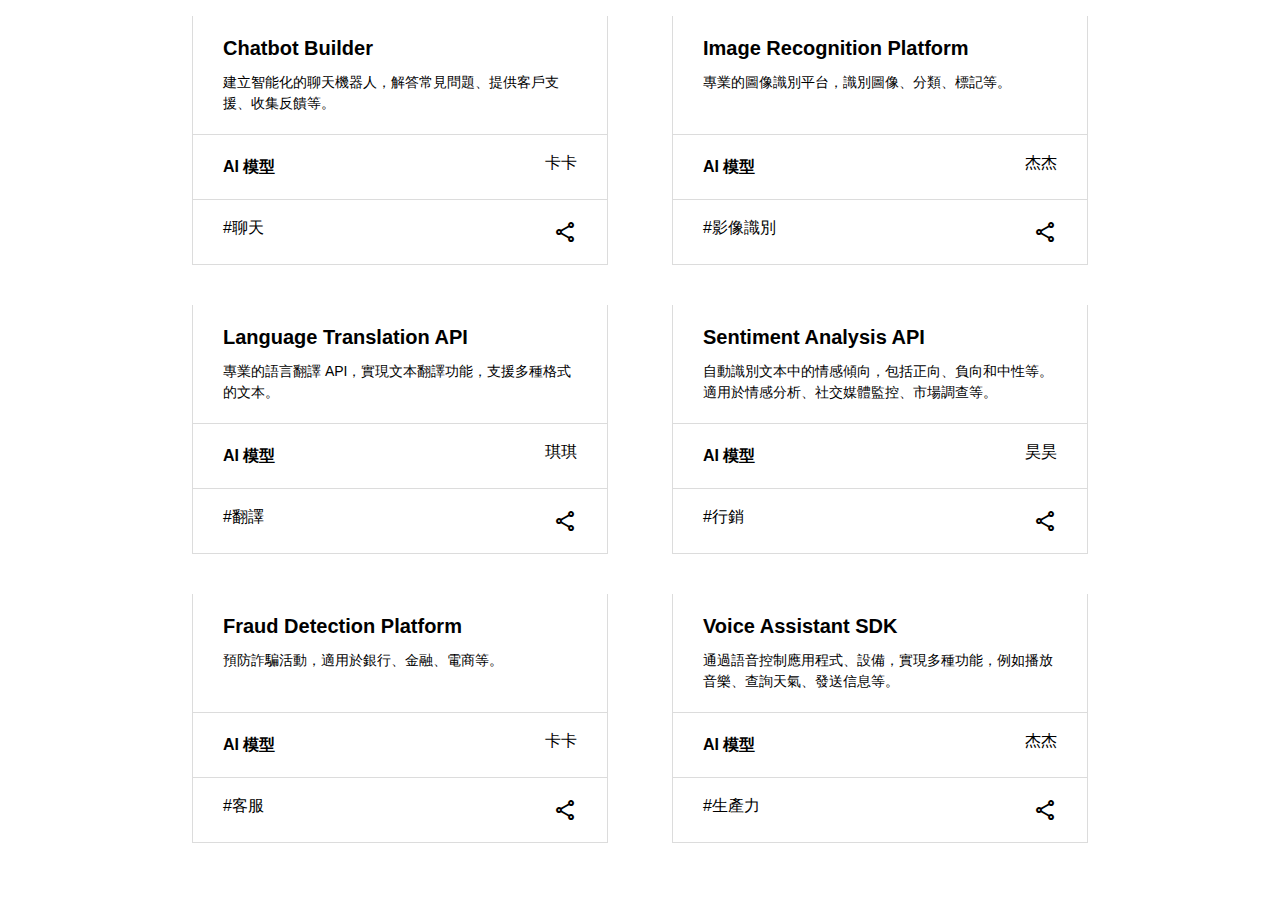
==== index.html @ 93c5c399 "first commit" ====
<!DOCTYPE html>
<html lang="en">
<head>
    <meta charset="UTF-8">
    <meta http-equiv="X-UA-Compatible" content="IE=edge">
    <meta name="viewport" content="width=device-width, initial-scale=1.0">
    <title>Document</title>
    <link rel="stylesheet" href="all.css">
    <link rel="stylesheet" href="https://fonts.googleapis.com/css2?family=Material+Symbols+Outlined:opsz,wght,FILL,GRAD@48,400,0,0" />
</head>
<body>
<div class="container">
    <ul>
       <li class="AI">
           <img src="https://github.com/hexschool/2022-web-layout-training/blob/main/2023web-camp/tool1.png?raw=true" alt="" class="tool">
           <div class="card">           <h2>Chatbot Builder</h2>

            <p class="description">建立智能化的聊天機器人，解答常見問題、提供客戶支援、收集反饋等。</p>

            <div class="sub-card-one">
                <h3>AI 模型</h3>
                <h4>卡卡</h4>
            </div>
            <div class="sub-card-two">
                <h4>#聊天</h4>
                <span class="material-symbols-outlined">
                    share
                    </span>
            </div>
            </div>
       </li>

       <li class="AI"><img src="https://github.com/hexschool/2022-web-layout-training/blob/main/2023web-camp/tool2.png?raw=true" alt="" class="tool">
        <div class="card">          
            <h2>Image Recognition Platform</h2>

            <p class="description">專業的圖像識別平台，識別圖像、分類、標記等。
                <br></br>
            </p>

            <div class="sub-card-one">
                <h3>AI 模型</h3>
                <h4>杰杰</h4>
            </div>
            <div class="sub-card-two">
                <h4>#影像識別
                    </h4>
                <span class="material-symbols-outlined">
                    share
                    </span>
            </div>
            </div>
    
</li>
       <li class="AI"><img src="https://github.com/hexschool/2022-web-layout-training/blob/main/2023web-camp/tool3.png?raw=true" alt="">
        <div class="card">           
            <h2>Language Translation API
                
            </h2>

            <p class="description">專業的語言翻譯 API，實現文本翻譯功能，支援多種格式的文本。</p>

            <div class="sub-card-one">
                <h3>AI 模型</h3>
                <h4>琪琪</h4>
            </div>
            <div class="sub-card-two">
                <h4>#翻譯</h4>
                <span class="material-symbols-outlined">
                    share
                    </span>
            </div>
            </div>
    </li >
       <li class="AI"><img src="https://github.com/hexschool/2022-web-layout-training/blob/main/2023web-camp/tool4.png?raw=true" alt="" class="tool">
        <div class="card">           
            <h2>Sentiment Analysis API</h2>

            <p class="description">自動識別文本中的情感傾向，包括正向、負向和中性等。適用於情感分析、社交媒體監控、市場調查等。</p>

            <div class="sub-card-one">
                <h3>AI 模型</h3>
                <h4>昊昊</h4>
            </div>
            <div class="sub-card-two">
                <h4>#行銷</h4>
                <span class="material-symbols-outlined">
                    share
                    </span>
            </div>
            </div>
   </li >
       <li class="AI"><img src="https://github.com/hexschool/2022-web-layout-training/blob/main/2023web-camp/tool5.png?raw=true" alt="" class="tool">
        <div class="card">           
            <h2>Fraud Detection Platform</h2>

            <p class="description">預防詐騙活動，適用於銀行、金融、電商等。
             <br></br>
             </p>

            <div class="sub-card-one">
                <h3>AI 模型</h3>
                <h4>卡卡</h4>
            </div>
            <div class="sub-card-two">
                <h4>#客服</h4>
                <span class="material-symbols-outlined">
                    share
                    </span>
            </div>
            </div>
    </li>
       <li class="AI"><img src="https://github.com/hexschool/2022-web-layout-training/blob/main/2023web-camp/tool6.png?raw=true" alt="" class="tool">
        <div class="card">           
            <h2>Voice Assistant SDK</h2>

            <p class="description">通過語音控制應用程式、設備，實現多種功能，例如播放音樂、查詢天氣、發送信息等。
            </p>

            <div class="sub-card-one">
                <h3>AI 模型</h3>
                <h4>杰杰</h4>
            </div>
            <div class="sub-card-two">
                <h4>#生產力</h4>
                <span class="material-symbols-outlined">
                    share
                    </span>
            </div>
            </div>
    </li>
    </ul>
</div>
</body>
</html>
---- all.css ----
/* http://meyerweb.com/eric/tools/css/reset/ 
   v2.0 | 20110126
   License: none (public domain)
*/

html, body, div, span, applet, object, iframe,
h1, h2, h3, h4, h5, h6, p, blockquote, pre,
a, abbr, acronym, address, big, cite, code,
del, dfn, em, img, ins, kbd, q, s, samp,
small, strike, strong, sub, sup, tt, var,
b, u, i, center,
dl, dt, dd, ol, ul, li,
fieldset, form, label, legend,
table, caption, tbody, tfoot, thead, tr, th, td,
article, aside, canvas, details, embed, 
figure, figcaption, footer, header, hgroup, 
menu, nav, output, ruby, section, summary,
time, mark, audio, video {
	margin: 0;
	padding: 0;
	border: 0;
	font-size: 100%;
	font: inherit;
	vertical-align: baseline;
}
/* HTML5 display-role reset for older browsers */
article, aside, details, figcaption, figure, 
footer, header, hgroup, menu, nav, section {
	display: block;
}
body {
	line-height: 1;
}
ol, ul {
	list-style: none;
}
blockquote, q {
	quotes: none;
}
blockquote:before, blockquote:after,
q:before, q:after {
	content: '';
	content: none;
}
table {
	border-collapse: collapse;
	border-spacing: 0;
}

body {
    font-family: -apple-system, BlinkMacSystemFont, "Noto Sans TC", "Segoe UI", "Microsoft JhengHei", Roboto, "Helvetica Neue", Arial, sans-serif;
}


.container{
    width: 70%;
    margin:auto;
}

ul{
    display: flex;
    flex-wrap: wrap;
    justify-content: space-between;
}

.AI{
    width: 416px;
    margin-bottom: 24px;
}

img{
    border-top-left-radius: 10px;
    border-top-right-radius: 10px;
}

.card{
    border-left: 1px solid gainsboro; 
    border-right: 1px solid gainsboro; 
    border-bottom: 1px solid gainsboro; ;
}


h2{
font-size: 20px;
font-weight: bold;
line-height: 24px;
padding-top: 20px;
padding-bottom: 12px;
padding-left: 30px;
padding-right: 30px;

}

h3{
    font-size: 16px;
    line-height: 24px;
    font-weight: bold;
}

.description{
    font-size: 14px;
    line-height: 21px;
    padding-bottom: 20px; 
    padding-left: 30px;
    padding-right: 30px;
    border-bottom: 1px solid gainsboro;
  
}

.sub-card-one{
    display: flex;
    justify-content: space-between;
    padding-top: 20px;
    padding-bottom: 20px;
    border-bottom: 1px solid gainsboro;
    padding-left: 30px;
    padding-right: 30px;
}

.sub-card-two{
    display: flex;
    justify-content: space-between;
    padding-top: 20px;
    padding-bottom: 20px;
    padding-left: 30px;
    padding-right: 30px;
}
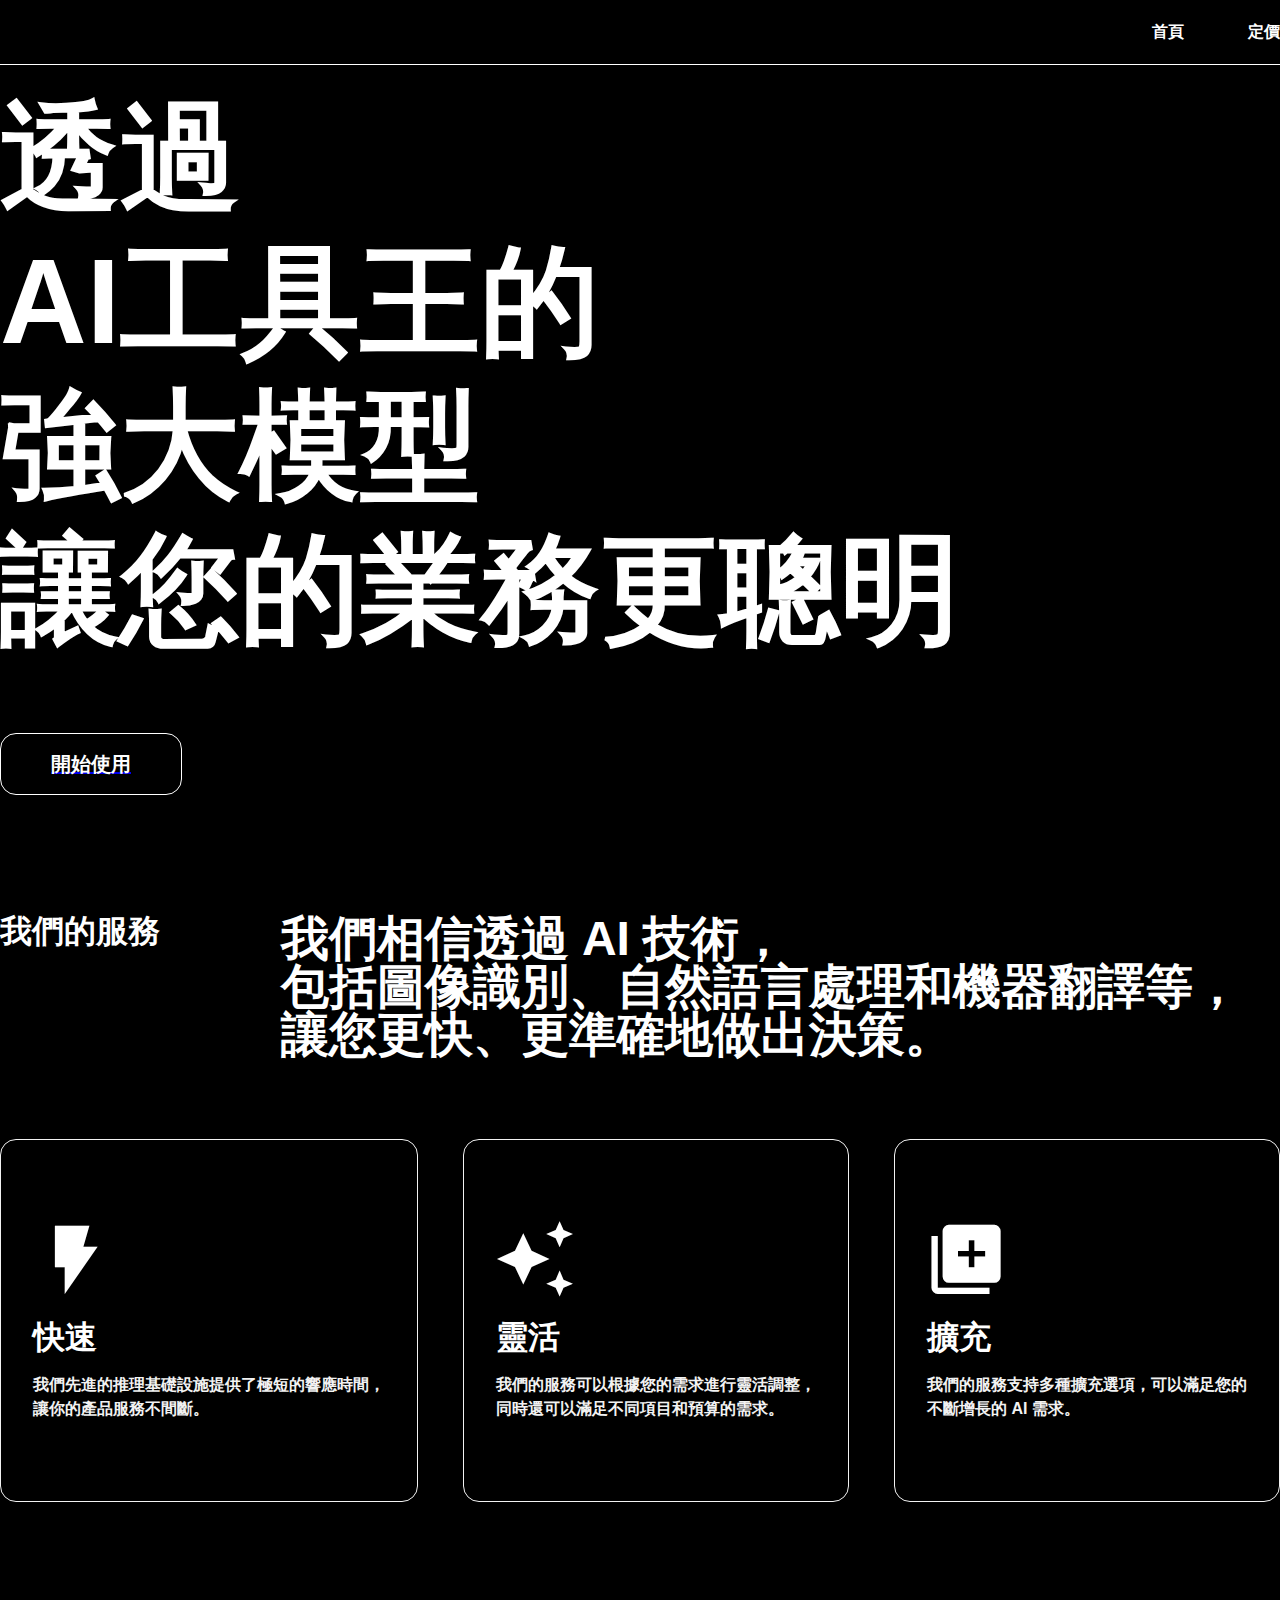
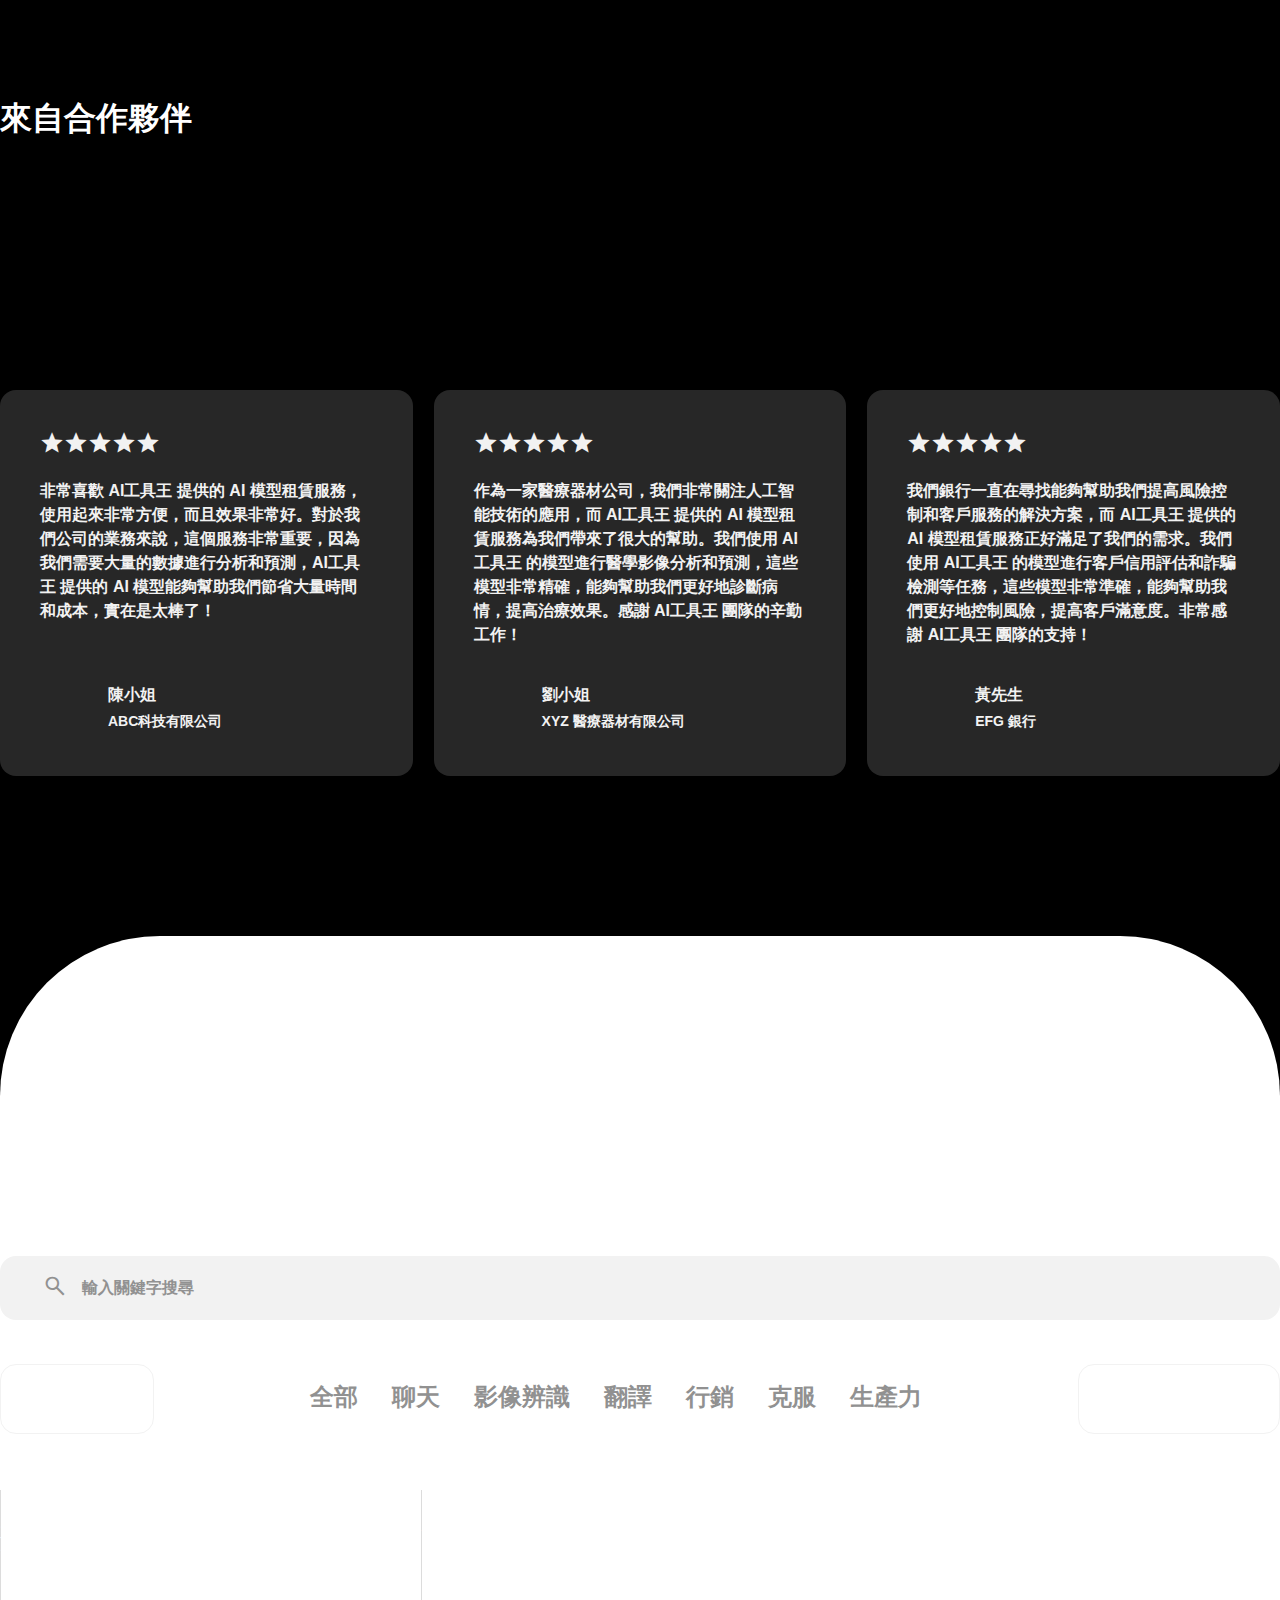
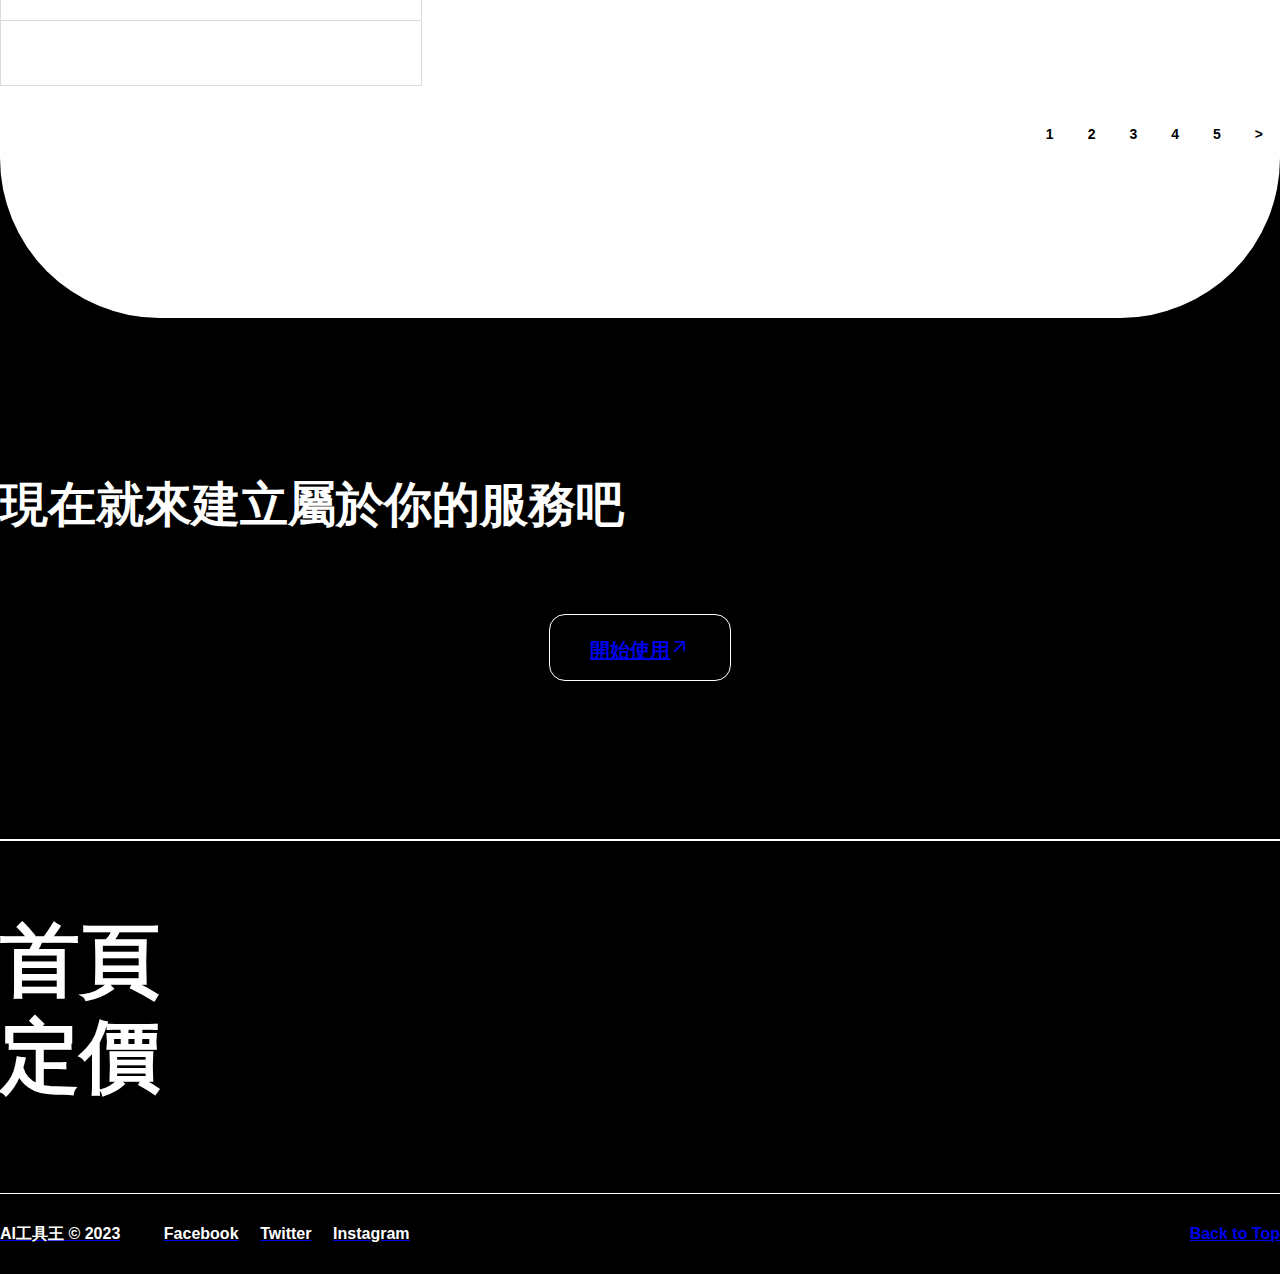
==== commit 44811479: "update" ====
--- a/index.html
+++ b/index.html
@@ -5,131 +5,279 @@
     <meta http-equiv="X-UA-Compatible" content="IE=edge">
     <meta name="viewport" content="width=device-width, initial-scale=1.0">
     <title>Document</title>
+    
+    <link rel="stylesheet" href="https://fonts.googleapis.com/css2?family=Material+Symbols+Outlined:opsz,wght,FILL,GRAD@20..48,100..700,0..1,-50..200" />
+    <link rel="stylesheet" href="https://cdn.jsdelivr.net/npm/swiper@9/swiper-bundle.min.css" />
+    <link
+    rel="stylesheet"
+    href="https://cdnjs.cloudflare.com/ajax/libs/animate.css/4.1.1/animate.min.css"
+  />
     <link rel="stylesheet" href="all.css">
-    <link rel="stylesheet" href="https://fonts.googleapis.com/css2?family=Material+Symbols+Outlined:opsz,wght,FILL,GRAD@48,400,0,0" />
+
 </head>
 <body>
 <div class="container">
+    <div class="header">
+        <div class="headerIcon">
+            <a href="#">
+            <img src="https://github.com/hexschool/2022-web-layout-training/blob/main/2023web-camp/logo.png?raw=true" alt="">
+            </a>
+        </div>
+            <ul class="headTag d-flex justify-content-between;" style="width: 10%;">
+                <li ><a href="./index.html"><p >首頁</p></a></li>
+                <li><a  href="./page2.html"><p>定價</p></a></li>
+            </ul>
+    </div>
+<div class="cover">
+    <h1>透過 <br>
+        AI工具王的<br>
+        強大模型<br>
+        讓您的業務更聰明
+    </h1>
+    <br></br>
+    <a href="#"><p class="startNow">開始使用</p></a>
+
+    <div class="motion">
+        <img class="animate__animated animate__backInDown animate__repeat-1 animate__slow" src="https://github.com/hexschool/2022-web-layout-training/blob/main/2023web-camp/deco.png?raw=true" alt="">
+        <img class="animate__animated animate__backInUp animate__repeat-1 animate__slow" src="https://github.com/hexschool/2022-web-layout-training/blob/main/2023web-camp/deco.png?raw=true" alt="">
+        <img class="animate__animated animate__backInUp animate__repeat-1 animate__slow" src="https://github.com/hexschool/2022-web-layout-training/blob/main/2023web-camp/deco.png?raw=true" alt="">
+    </div>
+     
+    
+</div>
+
+<div class="instruction">
+    <div class="ourService"><h5>我們的服務</h5></div>
+    <div class="serviceIns"><h4>我們相信透過 AI 技術，
+        <br>
+        包括圖像識別、自然語言處理和機器翻譯等，
+        讓您更快、更準確地做出決策。</h4></div>
+    
+</div>
+
+<div class="feature">
     <ul>
+        <li><span class="material-symbols-outlined">
+            flash_on
+            </span>
+            <h5>快速</h5>
+        <p>我們先進的推理基礎設施提供了極短的響應時間，
+            <br>讓你的產品服務不間斷。</p></li>
+        <li><span class="material-symbols-outlined">
+            auto_awesome
+            </span>
+            <h5>靈活</h5>
+        <p>我們的服務可以根據您的需求進行靈活調整，
+            <br>同時還可以滿足不同項目和預算的需求。</p></li>
+        <li><span class="material-symbols-outlined">
+            library_add
+            </span>
+            <h5>擴充</h5>
+        <p>我們的服務支持多種擴充選項，可以滿足您的
+            <br>不斷增長的 AI 需求。</p></li>
+    </ul>
+</div>
+
+<div class="partnerShip">
+    <h5>來自合作夥伴</h5>
+    <img src="https://github.com/hexschool/2022-web-layout-training/blob/main/2023web-camp/enterprise1.png?raw=true" alt="">
+    <img src="https://github.com/hexschool/2022-web-layout-training/blob/main/2023web-camp/enterprise2.png?raw=true" alt="">
+    <img src="https://github.com/hexschool/2022-web-layout-training/blob/main/2023web-camp/enterprise3.png?raw=true" alt="">
+    <img src="https://github.com/hexschool/2022-web-layout-training/blob/main/2023web-camp/enterprise4.png?raw=true" alt="">
+    <img src="https://github.com/hexschool/2022-web-layout-training/blob/main/2023web-camp/enterprise5.png?raw=true" alt="">
+    <img src="https://github.com/hexschool/2022-web-layout-training/blob/main/2023web-camp/enterprise6.png?raw=true" alt="">
+    <img src="https://github.com/hexschool/2022-web-layout-training/blob/main/2023web-camp/enterprise5.png?raw=true" alt="">
+    
+    <img src="https://github.com/hexschool/2022-web-layout-training/blob/main/2023web-camp/enterprise11.png?raw=true" alt="">
+    <img src="https://github.com/hexschool/2022-web-layout-training/blob/main/2023web-camp/enterprise12.png?raw=true" alt="">
+    <img src="https://github.com/hexschool/2022-web-layout-training/blob/main/2023web-camp/enterprise7.png?raw=true" alt="">
+    <img src="https://github.com/hexschool/2022-web-layout-training/blob/main/2023web-camp/enterprise2.png?raw=true" alt="">
+    <img src="https://github.com/hexschool/2022-web-layout-training/blob/main/2023web-camp/enterprise3.png?raw=true" alt="">
+    <img src="https://github.com/hexschool/2022-web-layout-training/blob/main/2023web-camp/enterprise4.png?raw=true" alt="">
+    <img src="https://github.com/hexschool/2022-web-layout-training/blob/main/2023web-camp/enterprise5.png?raw=true" alt="">
+</div>
+
+<div class="feedBack">
+    <ul>
+        <li><span class="material-symbols-outlined">
+            star
+            </span><span class="material-symbols-outlined">
+                star
+                </span><span class="material-symbols-outlined">
+                    star
+                    </span><span class="material-symbols-outlined">
+                        star
+                        </span><span class="material-symbols-outlined">
+                            star
+                            </span>
+            <div style="height: 200px"><p>非常喜歡 AI工具王 提供的 AI 模型租賃服務，使用起來非常方便，而且效果非常好。對於我們公司的業務來說，這個服務非常重要，因為我們需要大量的數據進行分析和預測，AI工具王 提供的 AI 模型能夠幫助我們節省大量時間和成本，實在是太棒了！</p></div>
+            <div class="profile">
+                <img src="https://github.com/hexschool/2022-web-layout-training/blob/main/2023web-camp/avatar3.png?raw=true" alt="">
+                <div class="name">
+                    <p>陳小姐</p>
+                    <p style="font-size: 14px;">ABC科技有限公司</p>
+                </div>
+            </div>
+        </li>
+        <li>
+            <span class="material-symbols-outlined">
+                star
+                </span><span class="material-symbols-outlined">
+                    star
+                    </span><span class="material-symbols-outlined">
+                        star
+                        </span><span class="material-symbols-outlined">
+                            star
+                            </span><span class="material-symbols-outlined">
+                                star
+                                </span>
+            <div style="height: 200px"><p>作為一家醫療器材公司，我們非常關注人工智能技術的應用，而 AI工具王 提供的 AI 模型租賃服務為我們帶來了很大的幫助。我們使用 AI工具王 的模型進行醫學影像分析和預測，這些模型非常精確，能夠幫助我們更好地診斷病情，提高治療效果。感謝 AI工具王 團隊的辛勤工作！</p></div>
+        
+            <div class="profile">
+                <img src="https://github.com/hexschool/2022-web-layout-training/blob/main/2023web-camp/avatar1.png?raw=true" alt="">
+                <div class="name">
+                    <p>劉小姐</p>
+                    <p style="font-size: 14px;">XYZ 醫療器材有限公司</p>
+                </div>
+            </div>
+        
+        </li>
+        <li><span class="material-symbols-outlined">
+                star
+                </span><span class="material-symbols-outlined">
+                    star
+                    </span><span class="material-symbols-outlined">
+                        star
+                        </span><span class="material-symbols-outlined">
+                            star
+                            </span><span class="material-symbols-outlined">
+                                star
+                                </span>
+            <div style="height:200px"><p>
+            我們銀行一直在尋找能夠幫助我們提高風險控制和客戶服務的解決方案，而 AI工具王 提供的 AI 模型租賃服務正好滿足了我們的需求。我們使用 AI工具王 的模型進行客戶信用評估和詐騙檢測等任務，這些模型非常準確，能夠幫助我們更好地控制風險，提高客戶滿意度。非常感謝 AI工具王 團隊的支持！
+        </p></div>
+        <div class="profile">
+            <img src="https://github.com/hexschool/2022-web-layout-training/blob/main/2023web-camp/avatar2.png?raw=true" alt="">
+            <div class="name">
+                <p>黃先生</p>
+                <p style="font-size: 14px;">EFG 銀行</p>
+            </div>
+        </div>   
+        </li>
+    </ul>
+</div>
+<section class="AISection">
+<div class="AIContainer">
+
+    <h2>這些超酷的應用，都來自 AI工具王</h2>
+     
+    <div class="searchBar" type="text"> 
+        <span class="material-symbols-outlined" style="line-height:2.5; margin-left: 43px; margin-right: 15px">
+        search
+        </span> 
+        <p>輸入關鍵字搜尋 </p> </div>
+       
+
+    <div class="filter">
+        <div class="filFunction"><p>篩選<span class="material-symbols-outlined">
+            filter_alt
+            </span></p></div>
+        <ul>
+            <li>全部</li>
+            <li>聊天</li>
+            <li>影像辨識</li>
+            <li>翻譯</li>
+            <li>行銷</li>
+            <li>克服</li>
+            <li>生產力</li>
+        </ul>
+        <div class="newtoOld">
+            <p>由新到舊<span class="material-symbols-outlined">
+                keyboard_arrow_down
+                </span>
+            </p>
+        </div>
+    </div>
+  
+  
+
+    <ul class="AITable">
        <li class="AI">
-           <img src="https://github.com/hexschool/2022-web-layout-training/blob/main/2023web-camp/tool1.png?raw=true" alt="" class="tool">
-           <div class="card">           <h2>Chatbot Builder</h2>
+        <div>
+           <img src="https://github.com/hexschool/2022-web-layout-training/blob/main/2023web-camp/tool1.png?raw=true" alt="" class="tool"></img>
+           <div class="card">           
+            <h5 style="font-weight:bold">Chatbot Builder</h5>
 
             <p class="description">建立智能化的聊天機器人，解答常見問題、提供客戶支援、收集反饋等。</p>
+            
 
             <div class="sub-card-one">
-                <h3>AI 模型</h3>
-                <h4>卡卡</h4>
+                <p class="AIModel">AI 模型</p>
+                <p>卡卡</p>
             </div>
             <div class="sub-card-two">
-                <h4>#聊天</h4>
+                <p>#聊天</p>
+                
                 <span class="material-symbols-outlined">
-                    share
+                    share 
                     </span>
             </div>
             </div>
+        </div>
        </li>
 
-       <li class="AI"><img src="https://github.com/hexschool/2022-web-layout-training/blob/main/2023web-camp/tool2.png?raw=true" alt="" class="tool">
-        <div class="card">          
-            <h2>Image Recognition Platform</h2>
-
-            <p class="description">專業的圖像識別平台，識別圖像、分類、標記等。
-                <br></br>
-            </p>
-
-            <div class="sub-card-one">
-                <h3>AI 模型</h3>
-                <h4>杰杰</h4>
-            </div>
-            <div class="sub-card-two">
-                <h4>#影像識別
-                    </h4>
-                <span class="material-symbols-outlined">
-                    share
-                    </span>
-            </div>
-            </div>
-    
-</li>
-       <li class="AI"><img src="https://github.com/hexschool/2022-web-layout-training/blob/main/2023web-camp/tool3.png?raw=true" alt="">
-        <div class="card">           
-            <h2>Language Translation API
-                
-            </h2>
-
-            <p class="description">專業的語言翻譯 API，實現文本翻譯功能，支援多種格式的文本。</p>
-
-            <div class="sub-card-one">
-                <h3>AI 模型</h3>
-                <h4>琪琪</h4>
-            </div>
-            <div class="sub-card-two">
-                <h4>#翻譯</h4>
-                <span class="material-symbols-outlined">
-                    share
-                    </span>
-            </div>
-            </div>
-    </li >
-       <li class="AI"><img src="https://github.com/hexschool/2022-web-layout-training/blob/main/2023web-camp/tool4.png?raw=true" alt="" class="tool">
-        <div class="card">           
-            <h2>Sentiment Analysis API</h2>
-
-            <p class="description">自動識別文本中的情感傾向，包括正向、負向和中性等。適用於情感分析、社交媒體監控、市場調查等。</p>
-
-            <div class="sub-card-one">
-                <h3>AI 模型</h3>
-                <h4>昊昊</h4>
-            </div>
-            <div class="sub-card-two">
-                <h4>#行銷</h4>
-                <span class="material-symbols-outlined">
-                    share
-                    </span>
-            </div>
-            </div>
-   </li >
-       <li class="AI"><img src="https://github.com/hexschool/2022-web-layout-training/blob/main/2023web-camp/tool5.png?raw=true" alt="" class="tool">
-        <div class="card">           
-            <h2>Fraud Detection Platform</h2>
-
-            <p class="description">預防詐騙活動，適用於銀行、金融、電商等。
-             <br></br>
-             </p>
-
-            <div class="sub-card-one">
-                <h3>AI 模型</h3>
-                <h4>卡卡</h4>
-            </div>
-            <div class="sub-card-two">
-                <h4>#客服</h4>
-                <span class="material-symbols-outlined">
-                    share
-                    </span>
-            </div>
-            </div>
-    </li>
-       <li class="AI"><img src="https://github.com/hexschool/2022-web-layout-training/blob/main/2023web-camp/tool6.png?raw=true" alt="" class="tool">
-        <div class="card">           
-            <h2>Voice Assistant SDK</h2>
-
-            <p class="description">通過語音控制應用程式、設備，實現多種功能，例如播放音樂、查詢天氣、發送信息等。
-            </p>
-
-            <div class="sub-card-one">
-                <h3>AI 模型</h3>
-                <h4>杰杰</h4>
-            </div>
-            <div class="sub-card-two">
-                <h4>#生產力</h4>
-                <span class="material-symbols-outlined">
-                    share
-                    </span>
-            </div>
-            </div>
-    </li>
-    </ul>
-</div>
+    </ul>
+
+
+    <ul class="pageTag">
+        <li class="page">1</li>
+        <li class="page">2</li>
+        <li class="page">3</li>
+        <li class="page">4</li>
+        <li class="page">5</li>
+        <li class="page">></li>
+    </ul>
+
+</div>
+</section>
+<div class="callAction">
+    <h2>現在就來建立屬於你的服務吧</h2>
+        <div class="startUse"><a href="#">開始使用<span class="material-symbols-outlined">
+            arrow_outward
+            </span></a></div>
+</div>
+
+<div class="price">
+    <div class="indexPrice">
+        <h2>首頁</h2>
+        <h2>定價</h2>
+    </div>
+    <div class="headerIcon">
+        <a href="#">
+        <img src="https://github.com/hexschool/2022-web-layout-training/blob/main/2023web-camp/logo.png?raw=true" alt="">
+        </a>
+    </div>
+</div>
+<div class="footer">
+    <div class="footerLeft">
+    <div><a href="#"><p>AI工具王 © 2023</p></a></div>
+    <ul>
+        <li><a href="#"><p>Facebook</p></a></li>
+        <li><a href="#"><p>Twitter</p></a></li>
+        <li><a href="#"><p>Instagram</p></a></li>
+    </ul>
+    </div>
+    <div class="footerRight">
+        <p><a href="#">Back to Top</a></p>
+    </div>
+</div>
+</div>
+
+
+
+<!-- 先載入axios的CDN才能讓JS用 -->
+<script src="https://unpkg.com/axios@1.1.2/dist/axios.min.js"></script>
+<script src="./all.js"></script>
+
 </body>
 </html>--- a/all.css
+++ b/all.css
@@ -52,9 +52,361 @@
 }
 
 
+h4{
+    font-size: 48px;
+    font-weight: bold;
+    
+    }
+h5{
+        font-size: 32px;
+        font-weight: bold;
+    }
+
 .container{
-    width: 70%;
+    background-color: black;
+}
+
+
+.header{
+    max-width: 1296px;
     margin:auto;
+    display: flex;
+    justify-content: space-between;
+    padding-top: 20px;
+    padding-bottom: 20px;
+    border-bottom: 1px solid white;
+}
+
+.headerIcon{
+    max-width: 188px;
+}
+
+.headTag {
+    display: flex;
+    justify-content: space-between;
+    padding-left: 0px;
+    padding-bottom: 0px;
+    margin-bottom: 0px;
+    @media (max-width:786px){
+        display: none;
+    }
+    
+}
+
+
+
+
+.hambergerTag{
+    display: none;
+    color: white;
+    @media (max-width:786px){
+        display: block;
+    }
+
+}
+
+.hamberger .indexPrice h2{
+    font-size: 80px;
+}
+
+
+.headTag p{
+    color: white;
+    font-size: 16px;
+    line-height: 1.5;
+    text-decoration: none;
+}
+
+.headTag a{
+    text-decoration: none;
+}
+
+.cover{
+    padding-top: 20px;
+    padding-bottom: 80px;
+    max-width: 1296px;
+    margin:auto;
+}
+.cover h1{
+color: white;
+font-size:120px;
+line-height: 1.2;
+font-weight: bold;
+@media (max-width:768px) {
+    font-size: 48px;
+}
+}
+.cover h4{
+    width: 50%;
+    font-size: 48px;
+    @media (max-width:768px) {
+        width: 80%;
+        font-size: 28px;
+    }
+}
+.startNow{
+    width: 100px;
+    text-align: center;
+    color: white;
+    font-size: 20px;
+    font-weight:bold;
+    padding-top: 20px;
+    padding-bottom: 20px;
+    padding-left: 40px;
+    padding-right: 40px;
+    border: 1px solid white;
+    border-radius: 16px;
+    margin-top: 40px;
+    margin-bottom: 40px;
+}
+
+.motion{
+    display: flex;
+    justify-content: flex-end;
+    @media (max-width:786px){
+        justify-content: center;
+        margin-top: 258px;
+    }
+    
+}
+
+.motion img{
+    width:160px; 
+    @media (max-width:786px){
+        width: 33%;
+    }
+}
+
+.instruction{
+    max-width: 1296px;
+    margin:auto;
+    display: flex;
+    justify-content: space-between;
+    margin-bottom: 80px;
+}
+.ourService{
+    width: 33%;
+    margin-right: 24px
+};
+.serviceIns{
+    width: 66%;
+}
+
+
+.feature ul{
+    max-width: 1296px;
+    margin:auto;
+    display: flex;
+    justify-content: space-between;
+    margin-bottom: 200px;
+}
+
+.feature li{
+    max-width: 33.33%;
+    color: white;
+    padding-top: 80px;
+    padding-bottom: 80px;
+    padding-left: 32px;
+    padding-right: 32px;
+    border: 1px solid #F2F2F2;
+    border-radius: 16px;
+}
+.feature span{
+    font-size: 78px;
+    margin-bottom: 23px;
+}
+
+
+.material-symbols-outlined {
+  font-variation-settings:
+  'FILL' 1,
+  'wght' 500,
+  'GRAD' 200,
+  'opsz' 48
+}
+
+.feature h5{
+    margin-bottom: 20px;
+}
+.feature p{
+    line-height: 1.5;
+    color:#F2F2F2
+}
+
+.partnerShip{
+    max-width: 1296px;
+    margin:auto;
+    margin-bottom: 160px;
+    
+}
+
+.partnerShip h5{
+    color: white;
+    margin-bottom: 80px;
+    
+}
+
+.partnerShip img{
+    max-width: 160px;
+}
+
+.feedBack{
+    max-width: 1296px;
+    margin:auto;
+    margin-bottom: 160px;
+
+}
+
+.feedBack ul{
+    display: flex;
+    justify-content: space-between;
+}
+
+.feedBack li{
+    max-width: 26%;
+    padding-top: 40px;
+    padding-bottom: 40px;
+    padding-left: 40px;
+    padding-right: 40px;
+    background-color: #272727;
+    border-radius: 16px;
+}
+.feedBack p{
+    color: #F2F2F2;
+    line-height: 1.5;
+    margin-top: 22px;
+}
+
+.feedBack span{
+    color: #F2F2F2;
+}
+
+.profile img{
+    width: 48px;
+}
+
+.profile {
+    display: flex;
+}
+.name{
+    margin-left: 16px;
+}
+.name p{
+    line-height: 1.5;
+    margin: 4px;
+}
+
+.AISection{
+    max-width: 100%;
+    border-radius: 160px;
+    background-color: white;
+    @media (max-width:768px){
+        border-radius: 16px;
+    }
+}
+
+
+
+.AIContainer{
+    max-width: 1296px;
+    margin:auto;
+    padding-top: 160px;
+    padding-bottom: 160px;
+    @media (max-width:768px){
+        padding-top: 60px;
+    }
+}
+
+h2{
+    font-size: 80px;
+    font-weight:bold;
+    padding-bottom: 80px;
+    margin: auto;
+    display: inline-flex;
+    @media (max-width:768px){
+        display:block;
+        text-align:center;
+    }
+}
+
+.searchBar{
+    max-width: 1296px;
+    height: 64px;
+    margin-bottom: 44px;
+    background-color:#F2F2F2 ;
+    border-radius: 16px;
+    border-color:transparent;
+    color: #919191;
+    font-size: 16px;
+    line-height: 4;
+    display: flex;
+
+}
+
+.filter{
+    display: flex;
+    justify-content: space-between;
+    @media (max-width:768px){
+        display:none;
+    }
+ 
+}
+
+.filterForRWD{
+    display: none;
+    @media (max-width:768px){
+        display: block;
+    }
+}
+
+.filFunction {
+   border: 1px solid grey;
+   padding-left: 40px;
+   padding-right: 40px;
+   padding-top: 20px;
+   padding-bottom:20px;
+   margin-bottom: 40px;
+   border-radius: 16px;
+   border-color: #F2F2F2;
+}
+
+.filFunction p{
+    font-size: 24px;
+}
+
+.filter ul li{
+   font-size: 24px;
+   color: #919191;
+   padding-top: 8px;
+   padding-bottom: 8px;
+   padding-left: 16px;
+   padding-right: 16px;
+   border-radius: 16px;
+   border: 1px solid transparent;
+   vertical-align: middle;
+   margin-bottom: 40px;
+   line-height: 2;
+}
+
+.filter ul li:hover{
+    background-color: #F2F2F2;
+    color: black;
+}
+
+
+.newtoOld{
+    border: 1px solid grey;
+    padding-left: 40px;
+    padding-right: 40px;
+    padding-top: 20px;
+    padding-bottom:20px;
+    margin-bottom: 40px;
+    border-radius: 16px;
+    border-color: #F2F2F2;
+}
+
+.newtoOld p{
+    font-size: 24px;
 }
 
 ul{
@@ -62,15 +414,26 @@
     flex-wrap: wrap;
     justify-content: space-between;
 }
-
-.AI{
-    width: 416px;
+ul .ATTable{
+    @media (max-width:768px){
+        flex-wrap:wrap;
+        margin:auto;
+    }
+}
+
+.AITable .AI{
+    width: 33%;
     margin-bottom: 24px;
+    border-radius: 160px;
+    @media (max-width:768px){
+        width: 100%;
+    }
 }
 
 img{
     border-top-left-radius: 10px;
     border-top-right-radius: 10px;
+    width: 100%;
 }
 
 .card{
@@ -80,30 +443,23 @@
 }
 
 
-h2{
-font-size: 20px;
-font-weight: bold;
-line-height: 24px;
-padding-top: 20px;
-padding-bottom: 12px;
-padding-left: 30px;
-padding-right: 30px;
-
-}
-
-h3{
+
+AIModel{
     font-size: 16px;
     line-height: 24px;
     font-weight: bold;
 }
-
+.desArea{
+    height: 42px;
+    padding-bottom: 20px;
+    padding-left: 30px;
+    padding-right: 30px;
+    border-bottom: 1px solid gainsboro;
+}
 .description{
     font-size: 14px;
     line-height: 21px;
-    padding-bottom: 20px; 
-    padding-left: 30px;
-    padding-right: 30px;
-    border-bottom: 1px solid gainsboro;
+
   
 }
 
@@ -115,6 +471,7 @@
     border-bottom: 1px solid gainsboro;
     padding-left: 30px;
     padding-right: 30px;
+    align-items: center;
 }
 
 .sub-card-two{
@@ -124,5 +481,347 @@
     padding-bottom: 20px;
     padding-left: 30px;
     padding-right: 30px;
-}
-
+    align-items: center;
+}
+
+.pageTag{
+    display: flex;
+    justify-content: flex-end;
+   @media (max-width:768px){
+       justify-content: center;
+   }
+}
+.page{
+    font-size: 14px;
+    color: black;
+    padding-top: 12px;
+    padding-bottom: 12px;
+    padding-left: 12px;
+    padding-right: 12px;
+    border-radius: 12px;
+    border: 1px solid transparent;
+    vertical-align: middle;
+    margin: 4px;
+}
+
+.page:hover{
+    background-color: black;
+    color: white;
+}
+
+.callAction{
+max-width: 1296px;
+   padding-top: 158px;
+   padding-bottom: 158px;
+   border-bottom: 1px solid white;
+   margin: auto;
+}
+
+.callAction h2{
+    color: #ffffff;
+    margin: auto;
+    font-size: 48px;
+    font-weight: 900;
+    line-height: 1.2;
+    text-align: center;
+}
+
+.startUse{
+    padding-left: 40px;
+    padding-right: 40px;
+    padding-top: 20px;
+    padding-bottom:20px;
+    margin-bottom: 40px;
+    border-radius: 16px;
+    border: 1px solid white;
+    color: white;
+    text-align: center;
+    width: 100px;
+    margin: auto;
+    font-size: 20px;
+}
+.startUse span{
+    font-size: 20px;
+    line-height: 1.2;
+}
+
+:hover{
+    color:#ffffff;
+    font-weight: bold;
+}
+
+.price{
+    margin: auto;
+    max-width: 1296px;
+    display: flex;
+    justify-content: space-between;
+    padding-top: 80px;
+    padding-bottom: 80px;
+    border-bottom: 1px solid white;
+    border-top: 1px solid white;
+    @media (max-width:768px){
+        display: block;
+        
+    }
+}
+
+.indexPrice h2{
+    font-size: 80px;
+    display: block;
+    @media (max-width:768px){
+        text-align:left;
+        font-size: 48px;
+        
+    }
+}
+
+.price h2{
+    color: white;
+    margin-bottom: 8px;
+    padding-bottom: 8px;
+}
+
+.price .headerIcon{
+    @media (max-width:768px){
+        display:none;
+        
+    }
+}
+
+.headerIconRWD{
+    display: none;
+    @media (max-width:768px){
+        display:block;
+        width: 80%;
+        margin-bottom:40px
+        
+    }
+}
+
+.footer{
+    margin: auto;
+    max-width: 1296px;
+    display: flex;
+    justify-content: space-between;
+    padding-top: 32px;
+    padding-bottom: 32px;
+
+}
+.footerLeft{
+    width: 32%;
+    display: flex;
+    justify-content: space-between;
+    @media(max-width:786px){
+        width: 50%;
+    }
+}
+.footerLeft ul{
+    width: 60%;
+}
+.footer p{
+    color: white;
+    font-size: 16px;
+}
+
+.socialMedia{
+    @media(max-width:786px){
+        display: none;
+    }
+}
+
+.socialMediaRWD{
+    display: none;
+    @media(max-width:786px){
+        display: flex;
+        width: 80%;
+        justify-content: space-between;
+        padding-left:12px
+    }
+}
+
+/* page2 */
+.priceList{
+    margin: auto;
+    max-width: 1296px;
+    margin-bottom: 160px;
+}
+
+.priceList ul{
+    display: flex;
+    justify-content: space-between;
+    padding-left: 0px;
+}
+
+.priceList li{
+    width: 48%;
+    border: 1px solid #919191;
+    border-radius: 16px;
+    margin-bottom: 24px;
+    @media (max-width:768px){
+        width: 100%;
+    }
+}
+
+.priceList li:hover{
+    border: 1px solid #F2F2F2;
+}
+
+
+.priceList h5{
+    margin-bottom: 12px;
+    font-size: 32px;
+    margin-bottom: 80px;
+    @media (max-width:768px){
+        font-size: 20px;
+        line-height: 1.2;
+        margin-bottom: 22px;
+    }
+}
+
+.pricelist p{
+    line-height: 1.5;
+    font-size: 20px;
+}
+.priceListContent{
+    padding-top: 20px;
+    padding-bottom: 20px;
+}
+
+.teachers{
+    border-bottom: 1px solid #919191;
+    height: 200px;}
+.teachers h5{
+    margin-left: 32px;
+}
+
+.teachers p{
+    margin-bottom: 4px;
+    font-weight: normal;
+    color: #F2F2F2;
+}
+
+
+.priceDetails{
+    margin-left: 20px;
+    margin-right: 20px;
+    display: flex;
+    justify-content: space-between;
+}
+.priceDetails p{
+    font-size: 16px;
+    line-height: 1.5;
+}
+
+.priceDetails span{
+    font-size: 16px;
+    line-height: 1.5;
+    margin-left: 14.5px;
+}
+
+.rule{
+    margin: auto;
+    max-width: 1296px;
+    display: flex;
+    justify-content: space-between;
+    margin-bottom: 160px;
+    @media (max-width:768px){
+        display: block;
+    }
+}
+
+.rule h5{
+    @media (max-width:768px){
+        margin-bottom: 48px;
+        padding-left:12px;
+        font-size: 20px;
+    }
+}
+
+.ruleFeature{
+    width: 60%;
+    @media (max-width:768px){
+        width:100%;
+    }
+}
+
+.rule ul{
+    @media (max-width:768px){
+        padding-left:12px;
+        paddinf-right:12px;
+    }
+}
+
+.ruleFeature li{
+    padding-bottom: 28px;
+    border-bottom: 1px solid #919191;
+}
+
+.ruleFeature h4{
+    font-size: 48px;
+    @media (max-width:768px){
+        font-size: 32px;
+    }
+
+}
+
+.ruleFeature li h5{
+    font-size: 32px;
+    @media (max-width:768px){
+        font-size: 16px;
+        font-weight: 400;
+        line-height: 1.5;
+        padding: 0px;
+    }
+}
+
+.faq{
+    margin: auto;
+    max-width: 1296px;
+    display: flex;
+    justify-content: space-between;
+    @media (max-width:768px){
+        display: block;
+    }
+
+}
+
+.faq h5{
+    font-size: 32px;
+    @media (max-width:768px){
+        font-size: 20px;
+        margin-bottom: 22px;
+        padding-left: 12px;
+    }
+}
+
+.faqList{
+    width: 60%;
+    @media (max-width:768px){
+        width: 100%;
+    }
+
+}
+
+.faq li{
+    padding-top: 10px;
+    padding-bottom: 10px;
+    padding-right: 20px;
+    padding-left: 20px;
+    border: 1px solid #F2F2F2;
+    border-radius: 16px;
+    margin-bottom: 16px;
+}
+
+.faq ul{
+    display:block;
+    @media (max-width:768px){
+        padding-left:12px;
+        padding-right: 12px;
+    }
+
+}
+
+.faq p{
+    font-size: 20px;
+    line-height: 1.5;;
+}
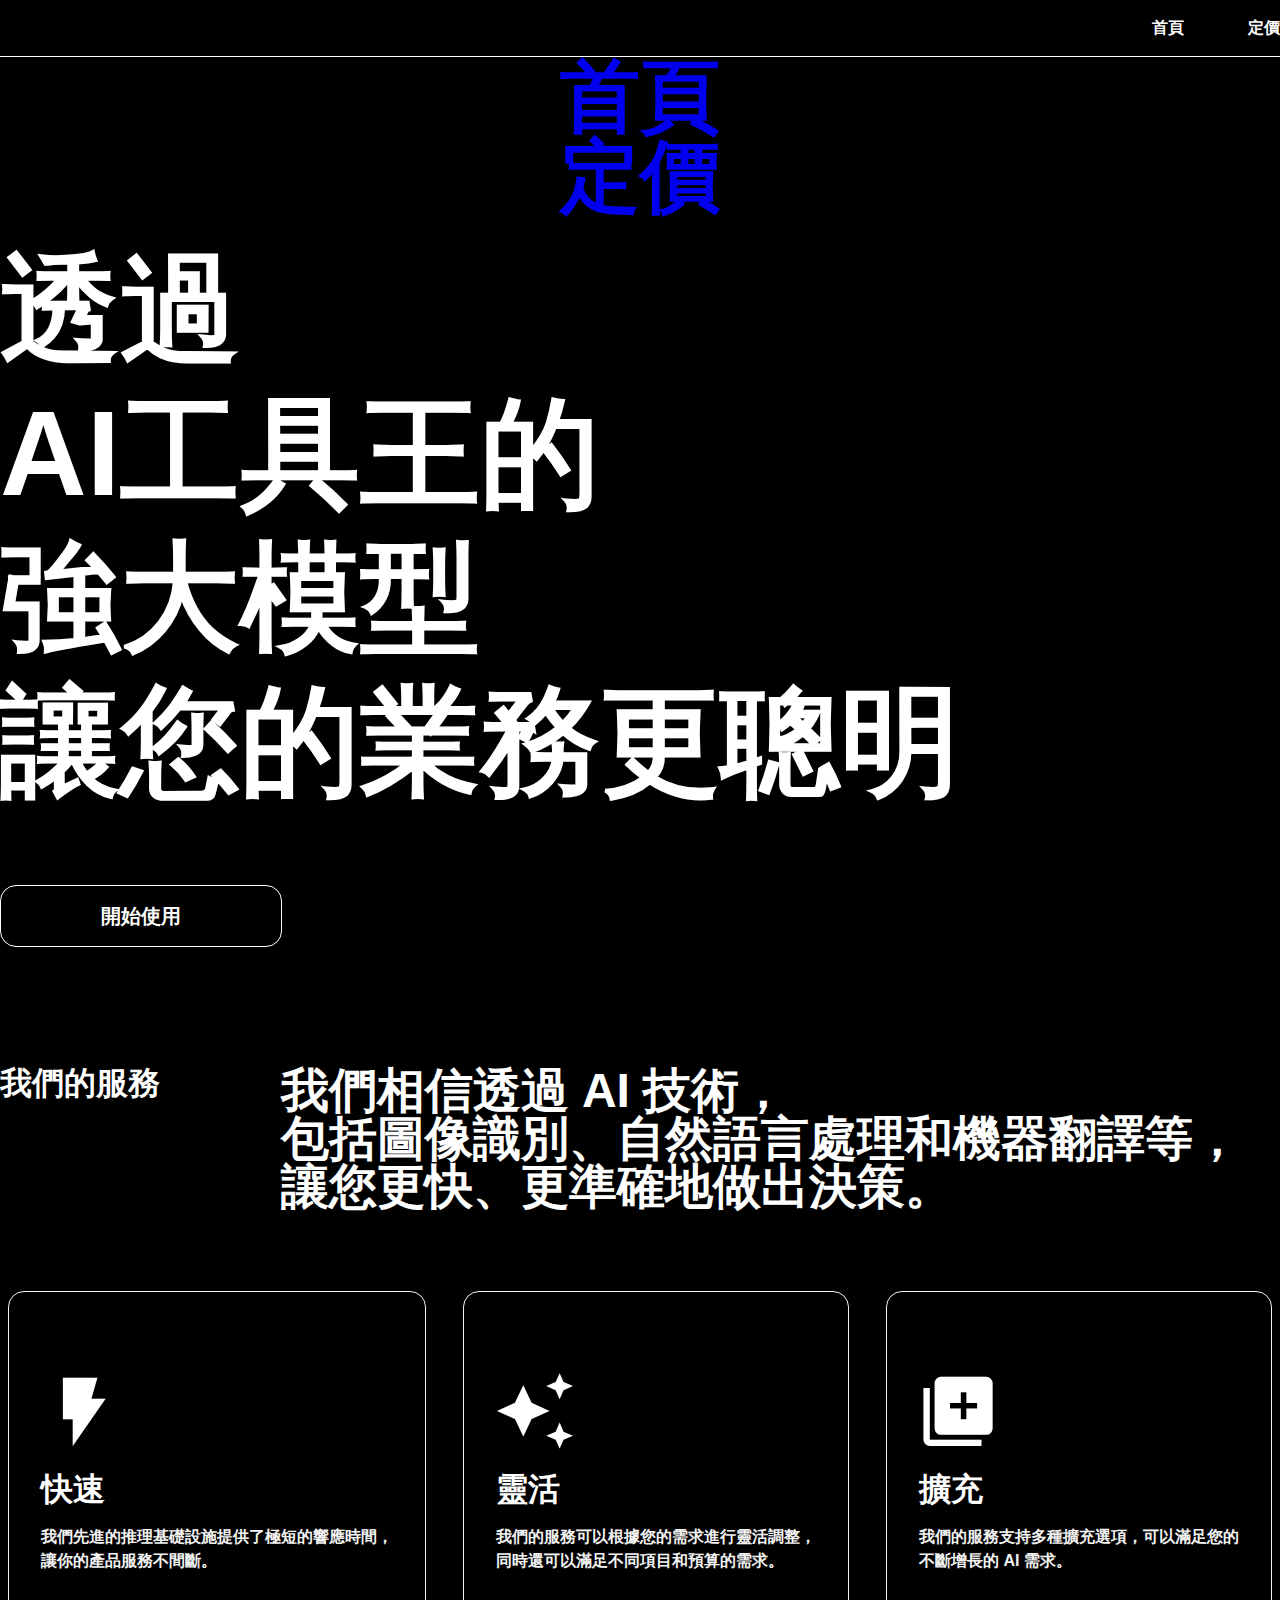
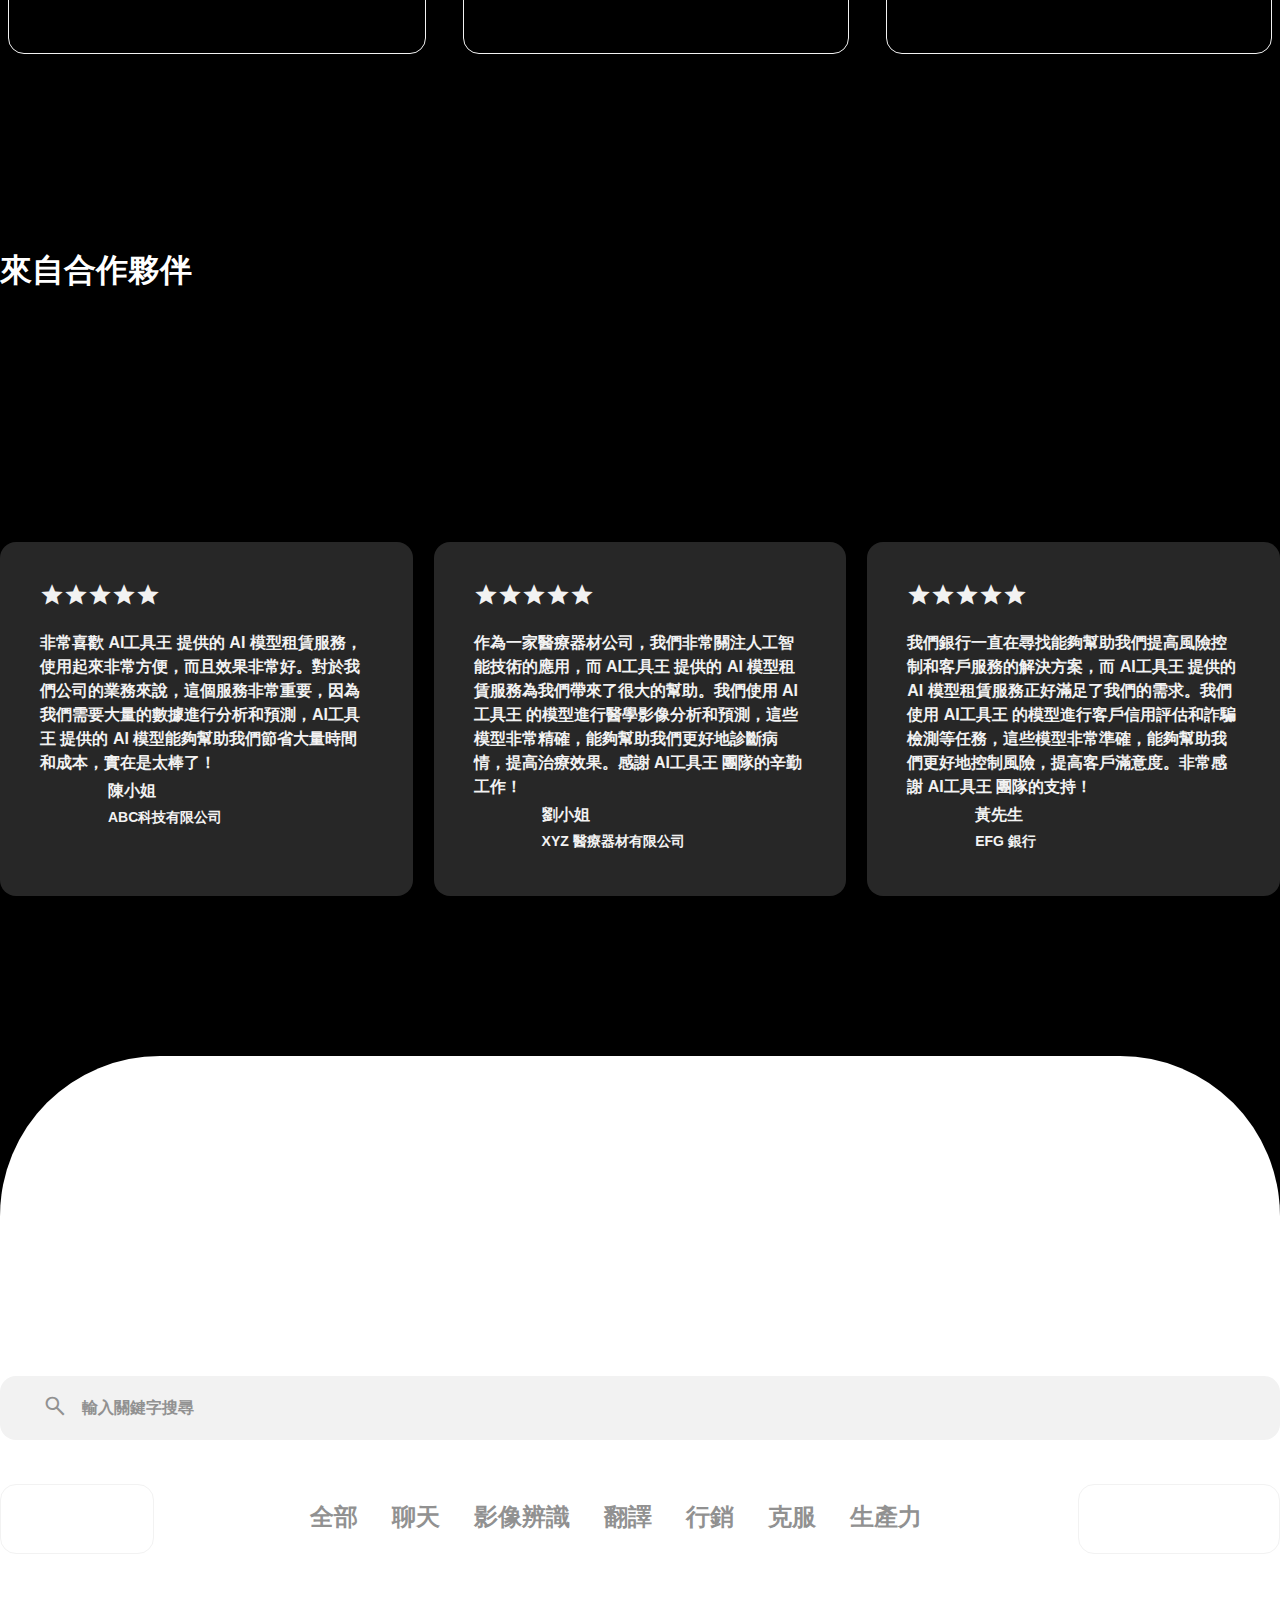
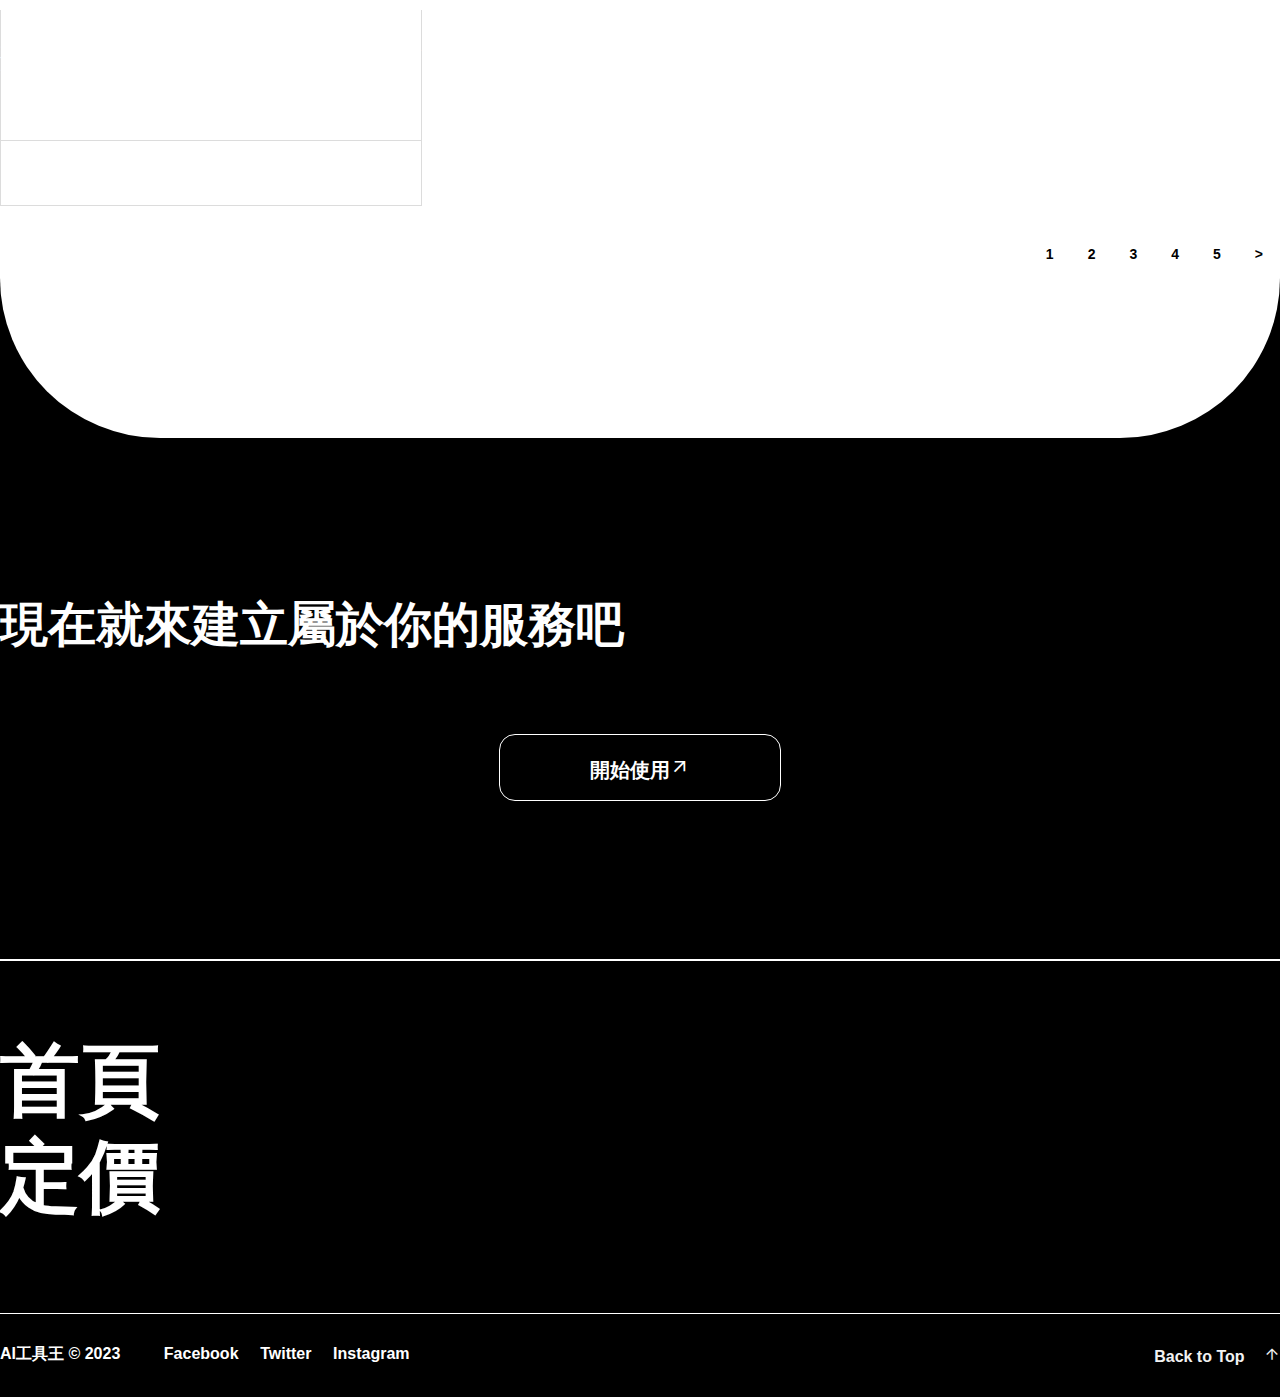
==== commit 83acce5a: "update" ====
--- a/index.html
+++ b/index.html
@@ -14,20 +14,51 @@
   />
     <link rel="stylesheet" href="all.css">
 
+     <!-- for BS5 -->
+     <link href="https://cdn.jsdelivr.net/npm/bootstrap@5.1.1/dist/css/bootstrap.min.css" rel="stylesheet" integrity="sha384-F3w7mX95PdgyTmZZMECAngseQB83DfGTowi0iMjiWaeVhAn4FJkqJByhZMI3AhiU" crossorigin="anonymous">
+<!-- swiper.com -->
+     <link
+  rel="stylesheet"
+  href="https://cdn.jsdelivr.net/npm/swiper@9/swiper-bundle.min.css"
+    />
+
 </head>
-<body>
+<body style="background-color: black;">
 <div class="container">
-    <div class="header">
+    <div class="header" style="background-color: black">
         <div class="headerIcon">
             <a href="#">
             <img src="https://github.com/hexschool/2022-web-layout-training/blob/main/2023web-camp/logo.png?raw=true" alt="">
             </a>
         </div>
+
             <ul class="headTag d-flex justify-content-between;" style="width: 10%;">
                 <li ><a href="./index.html"><p >首頁</p></a></li>
                 <li><a  href="./page2.html"><p>定價</p></a></li>
             </ul>
-    </div>
+
+
+            <div class="hamberger">
+              <nav class="navbar navbar-dark" style="background-color: black">
+                <div class="container-fluid">
+                  <button class="navbar-toggler" type="button" data-bs-toggle="collapse" data-bs-target="#navbarToggleExternalContent" aria-controls="navbarToggleExternalContent" aria-expanded="false" aria-label="Toggle navigation" style="background-color: black;">
+                    <span class="navbar-toggler-icon"></span>
+                  </button>
+                </div>
+              </nav>
+
+
+            </div>
+          </div>
+    </div>
+
+    <div class="collapse" id="navbarToggleExternalContent">
+        <div style="background-color: black; font-size: 80px; text-align: center;">
+          <a href="./index.html" class="text-white" style="font-size: 80px; display: block; text-decoration: none;">首頁</a>
+          <a href="./page2.html" style="font-size: 80px; display: block;text-decoration: none"><span class="text-white">定價</span></a>
+        </div>
+      </div>
+
 <div class="cover">
     <h1>透過 <br>
         AI工具王的<br>
@@ -35,7 +66,7 @@
         讓您的業務更聰明
     </h1>
     <br></br>
-    <a href="#"><p class="startNow">開始使用</p></a>
+    <a href="#" style="text-decoration: none;"><p class="startNow">開始使用</p></a>
 
     <div class="motion">
         <img class="animate__animated animate__backInDown animate__repeat-1 animate__slow" src="https://github.com/hexschool/2022-web-layout-training/blob/main/2023web-camp/deco.png?raw=true" alt="">
@@ -47,11 +78,10 @@
 </div>
 
 <div class="instruction">
-    <div class="ourService"><h5>我們的服務</h5></div>
-    <div class="serviceIns"><h4>我們相信透過 AI 技術，
-        <br>
+    <div class="ourService"><p>我們的服務</p></div>
+    <div class="serviceIns"><p>我們相信透過 AI 技術，<br>
         包括圖像識別、自然語言處理和機器翻譯等，
-        讓您更快、更準確地做出決策。</h4></div>
+        讓您更快、更準確地做出決策。</p></div>
     
 </div>
 
@@ -60,19 +90,19 @@
         <li><span class="material-symbols-outlined">
             flash_on
             </span>
-            <h5>快速</h5>
+            <h5 class="fs-2 md:fs-1">快速</h5>
         <p>我們先進的推理基礎設施提供了極短的響應時間，
             <br>讓你的產品服務不間斷。</p></li>
         <li><span class="material-symbols-outlined">
             auto_awesome
             </span>
-            <h5>靈活</h5>
+            <h5 class="fs-2 md:fs-1">靈活</h5>
         <p>我們的服務可以根據您的需求進行靈活調整，
             <br>同時還可以滿足不同項目和預算的需求。</p></li>
         <li><span class="material-symbols-outlined">
             library_add
             </span>
-            <h5>擴充</h5>
+            <h5 class="fs-2 md:fs-1">擴充</h5>
         <p>我們的服務支持多種擴充選項，可以滿足您的
             <br>不斷增長的 AI 需求。</p></li>
     </ul>
@@ -110,7 +140,7 @@
                         </span><span class="material-symbols-outlined">
                             star
                             </span>
-            <div style="height: 200px"><p>非常喜歡 AI工具王 提供的 AI 模型租賃服務，使用起來非常方便，而且效果非常好。對於我們公司的業務來說，這個服務非常重要，因為我們需要大量的數據進行分析和預測，AI工具王 提供的 AI 模型能夠幫助我們節省大量時間和成本，實在是太棒了！</p></div>
+            <div><p>非常喜歡 AI工具王 提供的 AI 模型租賃服務，使用起來非常方便，而且效果非常好。對於我們公司的業務來說，這個服務非常重要，因為我們需要大量的數據進行分析和預測，AI工具王 提供的 AI 模型能夠幫助我們節省大量時間和成本，實在是太棒了！</p></div>
             <div class="profile">
                 <img src="https://github.com/hexschool/2022-web-layout-training/blob/main/2023web-camp/avatar3.png?raw=true" alt="">
                 <div class="name">
@@ -131,7 +161,7 @@
                             </span><span class="material-symbols-outlined">
                                 star
                                 </span>
-            <div style="height: 200px"><p>作為一家醫療器材公司，我們非常關注人工智能技術的應用，而 AI工具王 提供的 AI 模型租賃服務為我們帶來了很大的幫助。我們使用 AI工具王 的模型進行醫學影像分析和預測，這些模型非常精確，能夠幫助我們更好地診斷病情，提高治療效果。感謝 AI工具王 團隊的辛勤工作！</p></div>
+            <div><p>作為一家醫療器材公司，我們非常關注人工智能技術的應用，而 AI工具王 提供的 AI 模型租賃服務為我們帶來了很大的幫助。我們使用 AI工具王 的模型進行醫學影像分析和預測，這些模型非常精確，能夠幫助我們更好地診斷病情，提高治療效果。感謝 AI工具王 團隊的辛勤工作！</p></div>
         
             <div class="profile">
                 <img src="https://github.com/hexschool/2022-web-layout-training/blob/main/2023web-camp/avatar1.png?raw=true" alt="">
@@ -153,7 +183,7 @@
                             </span><span class="material-symbols-outlined">
                                 star
                                 </span>
-            <div style="height:200px"><p>
+            <div><p>
             我們銀行一直在尋找能夠幫助我們提高風險控制和客戶服務的解決方案，而 AI工具王 提供的 AI 模型租賃服務正好滿足了我們的需求。我們使用 AI工具王 的模型進行客戶信用評估和詐騙檢測等任務，這些模型非常準確，能夠幫助我們更好地控制風險，提高客戶滿意度。非常感謝 AI工具王 團隊的支持！
         </p></div>
         <div class="profile">
@@ -166,6 +196,103 @@
         </li>
     </ul>
 </div>
+
+<div class="feedbackRWD">
+
+    <div id="carouselExampleIndicators" class="carousel slide" data-bs-ride="carousel">
+        <div class="carousel-indicators">
+          <button type="button" data-bs-target="#carouselExampleIndicators" data-bs-slide-to="0" class="active" aria-current="true" aria-label="Slide 1"></button>
+          <button type="button" data-bs-target="#carouselExampleIndicators" data-bs-slide-to="1" aria-label="Slide 2"></button>
+          <button type="button" data-bs-target="#carouselExampleIndicators" data-bs-slide-to="2" aria-label="Slide 3"></button>
+        </div>
+        <div class="carousel-inner">
+          <div class="carousel-item active">
+            <div>
+                <div class="stars"><span class="material-symbols-outlined">
+                star
+                </span><span class="material-symbols-outlined">
+                    star
+                    </span><span class="material-symbols-outlined">
+                        star
+                        </span><span class="material-symbols-outlined">
+                            star
+                            </span><span class="material-symbols-outlined">
+                                star
+                                </span>
+                </div>
+                <div><p>非常喜歡 AI工具王 提供的 AI 模型租賃服務，使用起來非常方便，而且效果非常好。對於我們公司的業務來說，這個服務非常重要，因為我們需要大量的數據進行分析和預測，AI工具王 提供的 AI 模型能夠幫助我們節省大量時間和成本，實在是太棒了！</p></div>
+                <div class="profile">
+                    <img src="https://github.com/hexschool/2022-web-layout-training/blob/main/2023web-camp/avatar3.png?raw=true" alt="">
+                    <div class="name">
+                        <p>陳小姐</p>
+                        <p style="font-size: 14px;">ABC科技有限公司</p>
+                    </div>
+                </div>
+            </div>
+          </div>
+          <div class="carousel-item">
+            <div>
+
+                <div class="stars">
+                <span class="material-symbols-outlined">
+                    star
+                    </span><span class="material-symbols-outlined">
+                        star
+                        </span><span class="material-symbols-outlined">
+                            star
+                            </span><span class="material-symbols-outlined">
+                                star
+                                </span><span class="material-symbols-outlined">
+                                    star
+                                    </span>
+                </div>
+                <div><p>作為一家醫療器材公司，我們非常關注人工智能技術的應用，而 AI工具王 提供的 AI 模型租賃服務為我們帶來了很大的幫助。我們使用 AI工具王 的模型進行醫學影像分析和預測，這些模型非常精確，能夠幫助我們更好地診斷病情，提高治療效果。感謝 AI工具王 團隊的辛勤工作！</p></div>
+            
+                <div class="profile">
+                    <img src="https://github.com/hexschool/2022-web-layout-training/blob/main/2023web-camp/avatar1.png?raw=true" alt="">
+                    <div class="name">
+                        <p>劉小姐</p>
+                        <p style="font-size: 14px;">XYZ 醫療器材有限公司</p>
+                    </div>
+                </div>
+            
+            </div>
+          </div>
+          <div class="carousel-item">
+              <div class="stars">
+            <div><span class="material-symbols-outlined">
+                star
+                </span><span class="material-symbols-outlined">
+                    star
+                    </span><span class="material-symbols-outlined">
+                        star
+                        </span><span class="material-symbols-outlined">
+                            star
+                            </span><span class="material-symbols-outlined">
+                                star
+                                </span>
+            </div>
+            <div><p>
+            我們銀行一直在尋找能夠幫助我們提高風險控制和客戶服務的解決方案，而 AI工具王 提供的 AI 模型租賃服務正好滿足了我們的需求。我們使用 AI工具王 的模型進行客戶信用評估和詐騙檢測等任務，這些模型非常準確，能夠幫助我們更好地控制風險，提高客戶滿意度。非常感謝 AI工具王 團隊的支持！
+        </p></div>
+        <div class="profile">
+            <img src="https://github.com/hexschool/2022-web-layout-training/blob/main/2023web-camp/avatar2.png?raw=true" alt="">
+            <div class="name">
+                <p>黃先生</p>
+                <p style="font-size: 14px;">EFG 銀行</p>
+            </div>
+        </div>   
+    </div>
+          </div>
+        </div>
+      </div>
+    
+
+</div>
+
+
+
+
 <section class="AISection">
 <div class="AIContainer">
 
@@ -242,12 +369,17 @@
 </section>
 <div class="callAction">
     <h2>現在就來建立屬於你的服務吧</h2>
-        <div class="startUse"><a href="#">開始使用<span class="material-symbols-outlined">
+        <div class="startUse"><a href="#" style="text-decoration: none;color:white">開始使用<span class="material-symbols-outlined">
             arrow_outward
             </span></a></div>
 </div>
 
 <div class="price">
+    <div class="headerIconRWD">
+        <a href="#">
+        <img src="https://github.com/hexschool/2022-web-layout-training/blob/main/2023web-camp/logo.png?raw=true" alt="">
+        </a>
+    </div>
     <div class="indexPrice">
         <h2>首頁</h2>
         <h2>定價</h2>
@@ -261,23 +393,39 @@
 <div class="footer">
     <div class="footerLeft">
     <div><a href="#"><p>AI工具王 © 2023</p></a></div>
-    <ul>
+    <ul class="socialMedia">
         <li><a href="#"><p>Facebook</p></a></li>
         <li><a href="#"><p>Twitter</p></a></li>
         <li><a href="#"><p>Instagram</p></a></li>
     </ul>
     </div>
     <div class="footerRight">
-        <p><a href="#">Back to Top</a></p>
-    </div>
-</div>
-</div>
-
+        <p><a style="text-decoration: none; color: #f2f2f2;" href="#">Back to Top
+        <span class="material-symbols-outlined" style="font-size: 16px; margin-left: 15px;">
+            arrow_upward
+            </span>
+        </a>
+        </p>
+    </div>
+
+</div>
+
+    <ul class="socialMediaRWD">
+        <li><a href="#" style="text-decoration: none; color:#f2f2f2;"><p>Facebook</p></a></li>
+        <li><a href="#" style="text-decoration: none; color:#f2f2f2;"><p>Twitter</p></a></li>
+        <li><a href="#" style="text-decoration: none; color:#f2f2f2;"><p>Instagram</p></a></li>
+    </ul>
 
 
 <!-- 先載入axios的CDN才能讓JS用 -->
 <script src="https://unpkg.com/axios@1.1.2/dist/axios.min.js"></script>
 <script src="./all.js"></script>
 
+<!-- for BS5 -->
+<script src="https://cdn.jsdelivr.net/npm/bootstrap@5.1.1/dist/js/bootstrap.bundle.min.js" integrity="sha384-/bQdsTh/da6pkI1MST/rWKFNjaCP5gBSY4sEBT38Q/9RBh9AH40zEOg7Hlq2THRZ" crossorigin="anonymous"></script>
+
+<!-- swiper.com -->
+<script src="https://cdn.jsdelivr.net/npm/swiper@9/swiper-bundle.min.js"></script>
+
 </body>
 </html>--- a/all.css
+++ b/all.css
@@ -75,6 +75,9 @@
     padding-top: 20px;
     padding-bottom: 20px;
     border-bottom: 1px solid white;
+    @media(max-width:786px){
+        max-width:100%
+    }
 }
 
 .headerIcon{
@@ -82,21 +85,24 @@
 }
 
 .headTag {
-    display: flex;
-    justify-content: space-between;
     padding-left: 0px;
     padding-bottom: 0px;
     margin-bottom: 0px;
-    @media (max-width:786px){
+    font-size: 16px;
+
+}
+
+
+.headTag a{
+    text-decoration: none;
+    color: white;
+    @media (max-width:786px) {
         display: none;
-    }
-    
-}
-
-
-
-
-.hambergerTag{
+        
+    }
+}
+
+.hamberger{
     display: none;
     color: white;
     @media (max-width:786px){
@@ -105,27 +111,17 @@
 
 }
 
-.hamberger .indexPrice h2{
-    font-size: 80px;
-}
-
-
-.headTag p{
-    color: white;
-    font-size: 16px;
-    line-height: 1.5;
-    text-decoration: none;
-}
-
-.headTag a{
-    text-decoration: none;
-}
-
 .cover{
+    max-width: 1296px;
+    margin:auto;
     padding-top: 20px;
     padding-bottom: 80px;
     max-width: 1296px;
-    margin:auto;
+    @media (max-width:786px) {
+        max-width:90%
+        
+    }
+    
 }
 .cover h1{
 color: white;
@@ -139,13 +135,15 @@
 .cover h4{
     width: 50%;
     font-size: 48px;
+    display: flex;
+    justify-content: end;
     @media (max-width:768px) {
         width: 80%;
         font-size: 28px;
     }
 }
 .startNow{
-    width: 100px;
+    width: 200px;
     text-align: center;
     color: white;
     font-size: 20px;
@@ -183,15 +181,41 @@
     display: flex;
     justify-content: space-between;
     margin-bottom: 80px;
+    @media (max-width:786px){
+        display: block;
+        justify-content: center;
+        padding-left:8px;
+        padding-right:8px;
+    }
 }
 .ourService{
     width: 33%;
-    margin-right: 24px
+    margin-right: 24px;
+    font-size: 32px;
+    @media (max-width:786px) {
+        font-size: 20px;
+        
+    }
 };
+
+
 .serviceIns{
-    width: 66%;
-}
-
+   width: 66%;
+    font-size: 48px;
+    line-height: 1.2;
+    @media (max-width:786px) {
+        font-size: 32px;
+        
+    }
+
+
+}
+.serviceIns p{
+    font-size: 48px;
+    @media (max-width:786px){
+        font-size: 32px;
+    }
+}
 
 .feature ul{
     max-width: 1296px;
@@ -199,6 +223,12 @@
     display: flex;
     justify-content: space-between;
     margin-bottom: 200px;
+    padding-left: 8px;
+    padding-right: 8px;
+    @media (max-width:786px) {
+        display: block;
+        
+    }
 }
 
 .feature li{
@@ -210,6 +240,10 @@
     padding-right: 32px;
     border: 1px solid #F2F2F2;
     border-radius: 16px;
+    @media (max-width:786px) {
+        max-width:100%;
+        
+    }
 }
 .feature span{
     font-size: 78px;
@@ -254,6 +288,10 @@
     max-width: 1296px;
     margin:auto;
     margin-bottom: 160px;
+    @media (max-width:786px) {
+        display: none;
+        
+    }
 
 }
 
@@ -295,6 +333,31 @@
     line-height: 1.5;
     margin: 4px;
 }
+
+.feedbackRWD{
+    display: none;
+    @media (max-width:786px){
+        display: block;
+        padding-left: 8px;
+        padding-right: 8px;
+        margin-top: 50px;
+        margin-bottom: 100px;
+       
+    }
+
+}
+.carousel-inner{
+    max-width: 100%;
+    padding: 20px;
+    background-color: #272727;
+    font-weight: normal;
+    border-radius: 16px;
+}
+
+.stars{
+    margin-bottom: 10px;
+}
+
 
 .AISection{
     max-width: 100%;
@@ -507,6 +570,7 @@
 .page:hover{
     background-color: black;
     color: white;
+    font-weight: bolder;
 }
 
 .callAction{
@@ -534,9 +598,8 @@
     margin-bottom: 40px;
     border-radius: 16px;
     border: 1px solid white;
-    color: white;
     text-align: center;
-    width: 100px;
+    width: 200px;
     margin: auto;
     font-size: 20px;
 }
@@ -583,7 +646,7 @@
 
 .price .headerIcon{
     @media (max-width:768px){
-        display:none;
+        display:none  ;
         
     }
 }
@@ -619,8 +682,19 @@
     width: 60%;
 }
 .footer p{
-    color: white;
     font-size: 16px;
+}
+
+.footerLeft a{
+    color:white;
+    text-decoration: none;
+}
+
+
+
+.footerRight a{
+    color:white;
+    text-decoration: none;
 }
 
 .socialMedia{
@@ -786,9 +860,7 @@
 }
 
 .faq h5{
-    font-size: 32px;
-    @media (max-width:768px){
-        font-size: 20px;
+    @media (max-width:768px){
         margin-bottom: 22px;
         padding-left: 12px;
     }
@@ -825,3 +897,4 @@
     font-size: 20px;
     line-height: 1.5;;
 }
+
